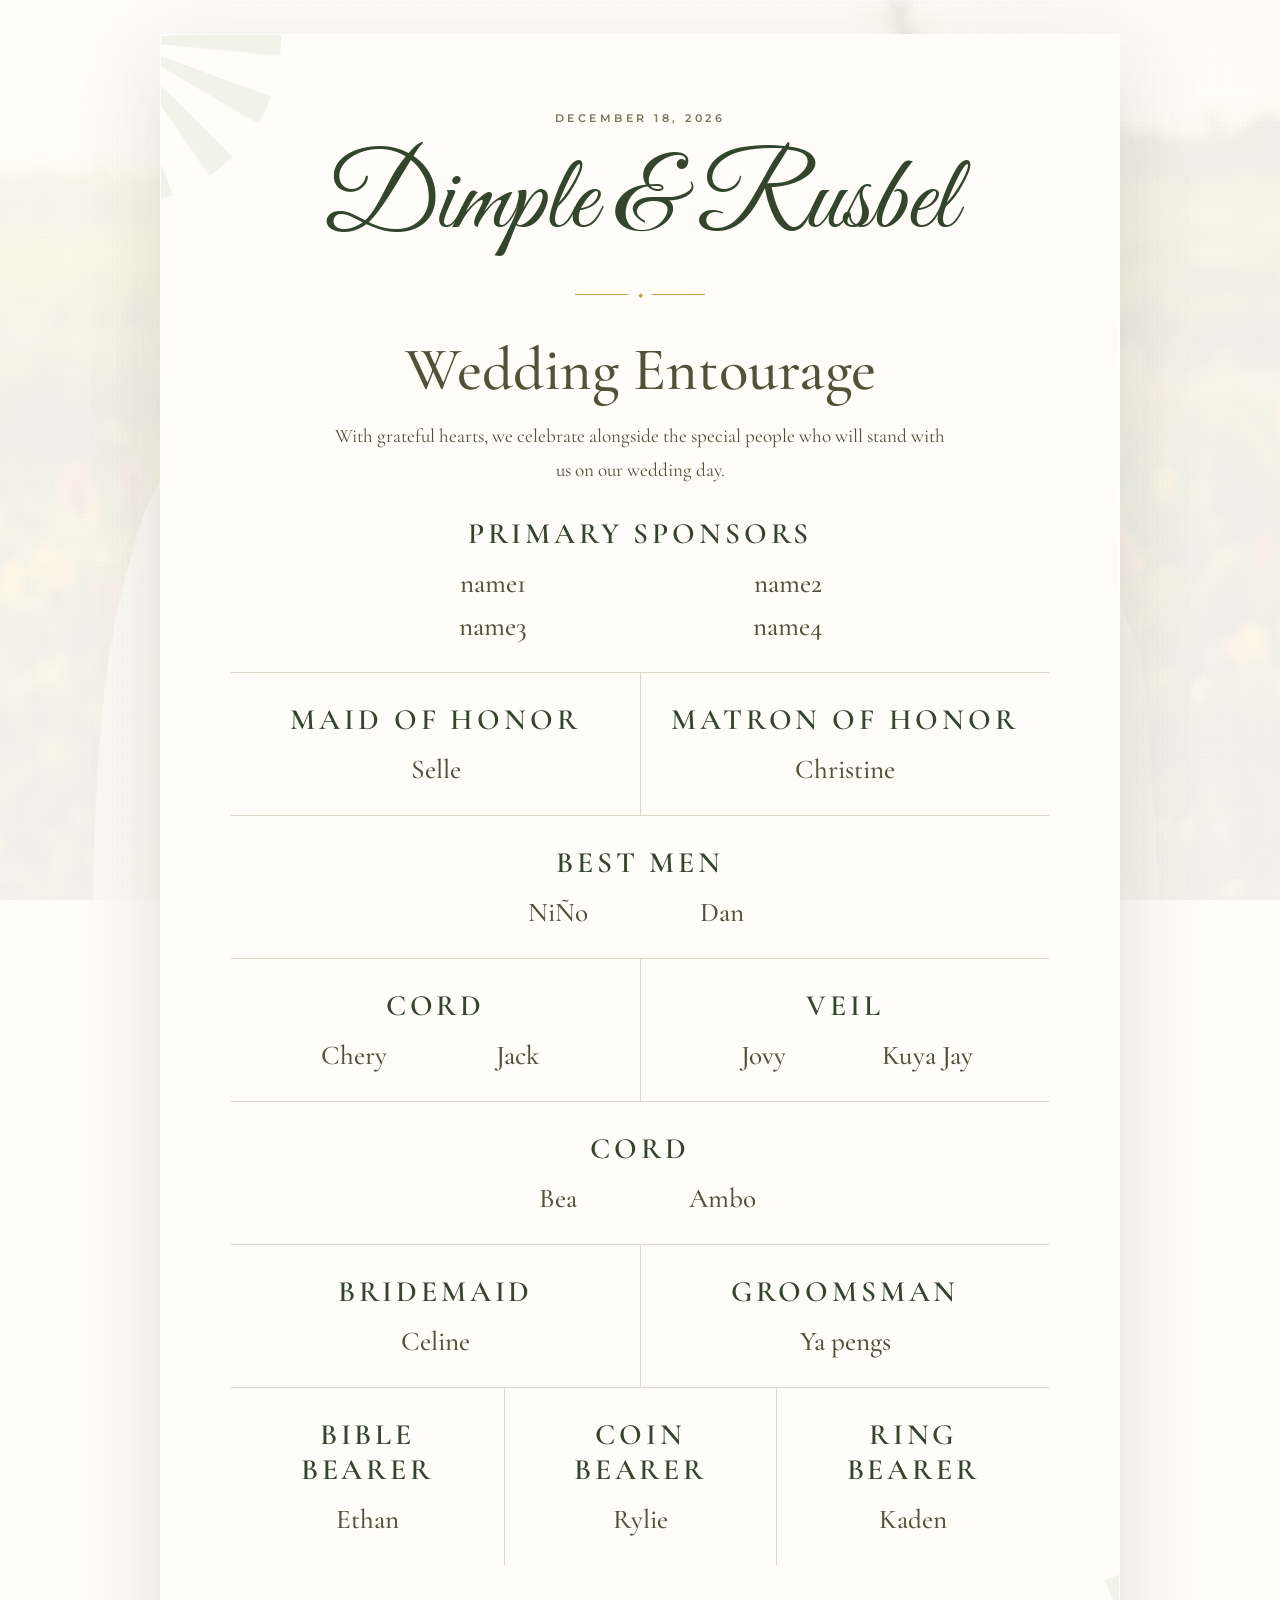
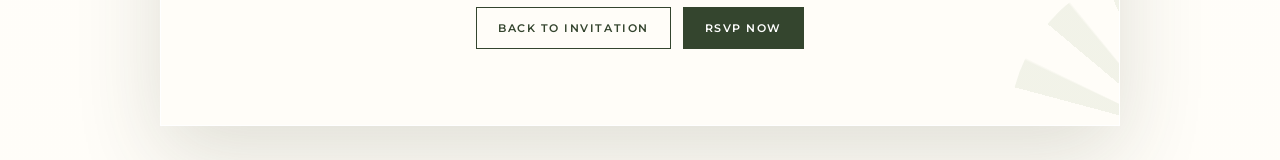
==== entourage.html @ da5423b6 "Add files via upload" ====
<!doctype html>
<html lang="en">
<head>
  <meta charset="utf-8">
  <meta name="viewport" content="width=device-width,initial-scale=1">
  <title>Wedding Entourage | Dimple & Rusbel</title>
  <meta name="description" content="The wedding entourage of Dimple and Rusbel.">
  <link rel="preconnect" href="https://fonts.googleapis.com">
  <link rel="preconnect" href="https://fonts.gstatic.com" crossorigin>
  <link href="https://fonts.googleapis.com/css2?family=Cormorant+Garamond:wght@400;500;600&family=Great+Vibes&family=Montserrat:wght@400;500;600&display=swap" rel="stylesheet">
  <style>
    :root{
      --deep:#34452e;
      --ink:#50523a;
      --paper:#fffdf8;
      --cream:#f8f1dc;
      --yellow:#f3d879;
      --gold:#c8a24f;
      --sage:#a9b993;
      --line:rgba(126,119,78,.28);
      --shadow:0 28px 80px rgba(59,62,40,.16);
    }

    *{box-sizing:border-box}
    html{scroll-behavior:smooth}
    body{
      margin:0;
      min-height:100svh;
      font-family:Montserrat,Arial,sans-serif;
      color:var(--ink);
      background:
        linear-gradient(rgba(255,253,248,.92),rgba(255,253,248,.97)),
        url('dimple-rusbel-hero.png') center/cover fixed;
      padding:34px 15px;
    }

    body::before{
      content:"";
      position:fixed;
      inset:0;
      pointer-events:none;
      opacity:.3;
      background-image:radial-gradient(rgba(95,95,65,.15) .55px,transparent .55px);
      background-size:5px 5px;
    }

    .page{
      position:relative;
      width:min(960px,100%);
      margin:auto;
      padding:clamp(34px,7vw,76px) clamp(20px,6vw,70px);
      background:rgba(255,253,248,.94);
      border:1px solid rgba(255,255,255,.9);
      box-shadow:var(--shadow);
      overflow:hidden;
    }

    .page::before,.page::after{
      content:"";
      position:absolute;
      width:330px;
      height:330px;
      border-radius:50%;
      opacity:.16;
      background:repeating-conic-gradient(from 10deg,var(--sage) 0 10deg,transparent 11deg 25deg);
      pointer-events:none;
    }

    .page::before{left:-210px;top:-160px}
    .page::after{right:-220px;bottom:-170px;transform:rotate(150deg)}

    .header{text-align:center;position:relative;z-index:1}
    .eyebrow{font-size:.68rem;letter-spacing:.32em;text-transform:uppercase;font-weight:600;color:#77785b}
    .names{font:400 clamp(3.7rem,10vw,6.6rem) "Great Vibes",cursive;color:var(--deep);margin:12px 0 0}
    h1{font:500 clamp(2.2rem,6vw,3.8rem) "Cormorant Garamond",serif;margin:0}
    .intro{font:1.2rem/1.75 "Cormorant Garamond",serif;max-width:620px;margin:14px auto 0}
    .ornament{width:130px;height:1px;background:var(--gold);margin:25px auto 38px;position:relative}
    .ornament::after{content:"◆";position:absolute;left:50%;top:50%;transform:translate(-50%,-52%);background:var(--paper);padding:0 9px;color:var(--gold);font-size:.55rem}

    .group{
      position:relative;
      z-index:1;
      text-align:center;
      padding:29px 20px;
      border-top:1px solid var(--line);
    }

    .group:first-of-type{border-top:0}
    .group-title{
      margin:0 0 16px;
      font:600 clamp(1.35rem,4vw,1.85rem) "Cormorant Garamond",serif;
      letter-spacing:.13em;
      text-transform:uppercase;
      color:var(--deep);
    }

    .people{display:flex;flex-wrap:wrap;justify-content:center;gap:9px 34px}
    .person{font:500 clamp(1.35rem,3vw,1.7rem) "Cormorant Garamond",serif;min-width:130px}

    .sponsors{
      display:grid;
      grid-template-columns:repeat(2,minmax(150px,1fr));
      max-width:560px;
      gap:10px 30px;
      margin:auto;
    }

    .paired-grid{
      position:relative;
      z-index:1;
      display:grid;
      grid-template-columns:repeat(2,1fr);
      border-top:1px solid var(--line);
    }

    .paired-grid .group{border-top:0}
    .paired-grid .group + .group{border-left:1px solid var(--line)}

    .small-grid{
      position:relative;
      z-index:1;
      display:grid;
      grid-template-columns:repeat(3,1fr);
      border-top:1px solid var(--line);
    }

    .small-grid .group{border-top:0}
    .small-grid .group + .group{border-left:1px solid var(--line)}

    .actions{position:relative;z-index:1;display:flex;justify-content:center;gap:12px;flex-wrap:wrap;margin-top:42px}
    .button{display:inline-flex;align-items:center;justify-content:center;padding:13px 21px;border:1px solid var(--deep);text-decoration:none;font-size:.68rem;font-weight:600;letter-spacing:.14em;text-transform:uppercase;color:var(--deep)}
    .button.primary{background:var(--deep);color:#fff}
    .button:hover{transform:translateY(-2px)}

    @media(max-width:680px){
      body{padding:15px}
      .page{padding:38px 16px}
      .paired-grid,.small-grid{grid-template-columns:1fr}
      .paired-grid .group + .group,.small-grid .group + .group{border-left:0;border-top:1px solid var(--line)}
      .sponsors{grid-template-columns:1fr}
      .group{padding:25px 10px}
    }
  </style>
</head>
<body>
  <main class="page">
    <header class="header">
      <div class="eyebrow">December 18, 2026</div>
      <div class="names">Dimple & Rusbel</div>
      <div class="ornament"></div>
      <h1>Wedding Entourage</h1>
      <p class="intro">With grateful hearts, we celebrate alongside the special people who will stand with us on our wedding day.</p>
    </header>

    <section class="group">
      <h2 class="group-title">Primary Sponsors</h2>
      <div class="sponsors">
        <div class="person">name1</div>
        <div class="person">name2</div>
        <div class="person">name3</div>
        <div class="person">name4</div>
      </div>
    </section>

    <div class="paired-grid">
      <section class="group">
        <h2 class="group-title">Maid of Honor</h2>
        <div class="people"><div class="person">Selle</div></div>
      </section>
      <section class="group">
        <h2 class="group-title">Matron of Honor</h2>
        <div class="people"><div class="person">Christine</div></div>
      </section>
    </div>

    <section class="group">
      <h2 class="group-title">Best Men</h2>
      <div class="people">
        <div class="person">NiÑo</div>
        <div class="person">Dan</div>
      </div>
    </section>

    <div class="paired-grid">
      <section class="group">
        <h2 class="group-title">Cord</h2>
        <div class="people">
          <div class="person">Chery</div>
          <div class="person">Jack</div>
        </div>
      </section>
      <section class="group">
        <h2 class="group-title">Veil</h2>
        <div class="people">
          <div class="person">Jovy</div>
          <div class="person">Kuya Jay</div>
        </div>
      </section>
    </div>

    <section class="group">
      <h2 class="group-title">Cord</h2>
      <div class="people">
        <div class="person">Bea</div>
        <div class="person">Ambo</div>
      </div>
    </section>

    <div class="paired-grid">
      <section class="group">
        <h2 class="group-title">Bridemaid</h2>
        <div class="people"><div class="person">Celine</div></div>
      </section>
      <section class="group">
        <h2 class="group-title">Groomsman</h2>
        <div class="people"><div class="person">Ya pengs</div></div>
      </section>
    </div>

    <div class="small-grid">
      <section class="group">
        <h2 class="group-title">Bible Bearer</h2>
        <div class="people"><div class="person">Ethan</div></div>
      </section>
      <section class="group">
        <h2 class="group-title">Coin Bearer</h2>
        <div class="people"><div class="person">Rylie</div></div>
      </section>
      <section class="group">
        <h2 class="group-title">Ring Bearer</h2>
        <div class="people"><div class="person">Kaden</div></div>
      </section>
    </div>

    <nav class="actions" aria-label="Page navigation">
      <a class="button" href="index.html">Back to Invitation</a>
      <a class="button primary" href="rsvp.html">RSVP Now</a>
    </nav>
  </main>
</body>
</html>
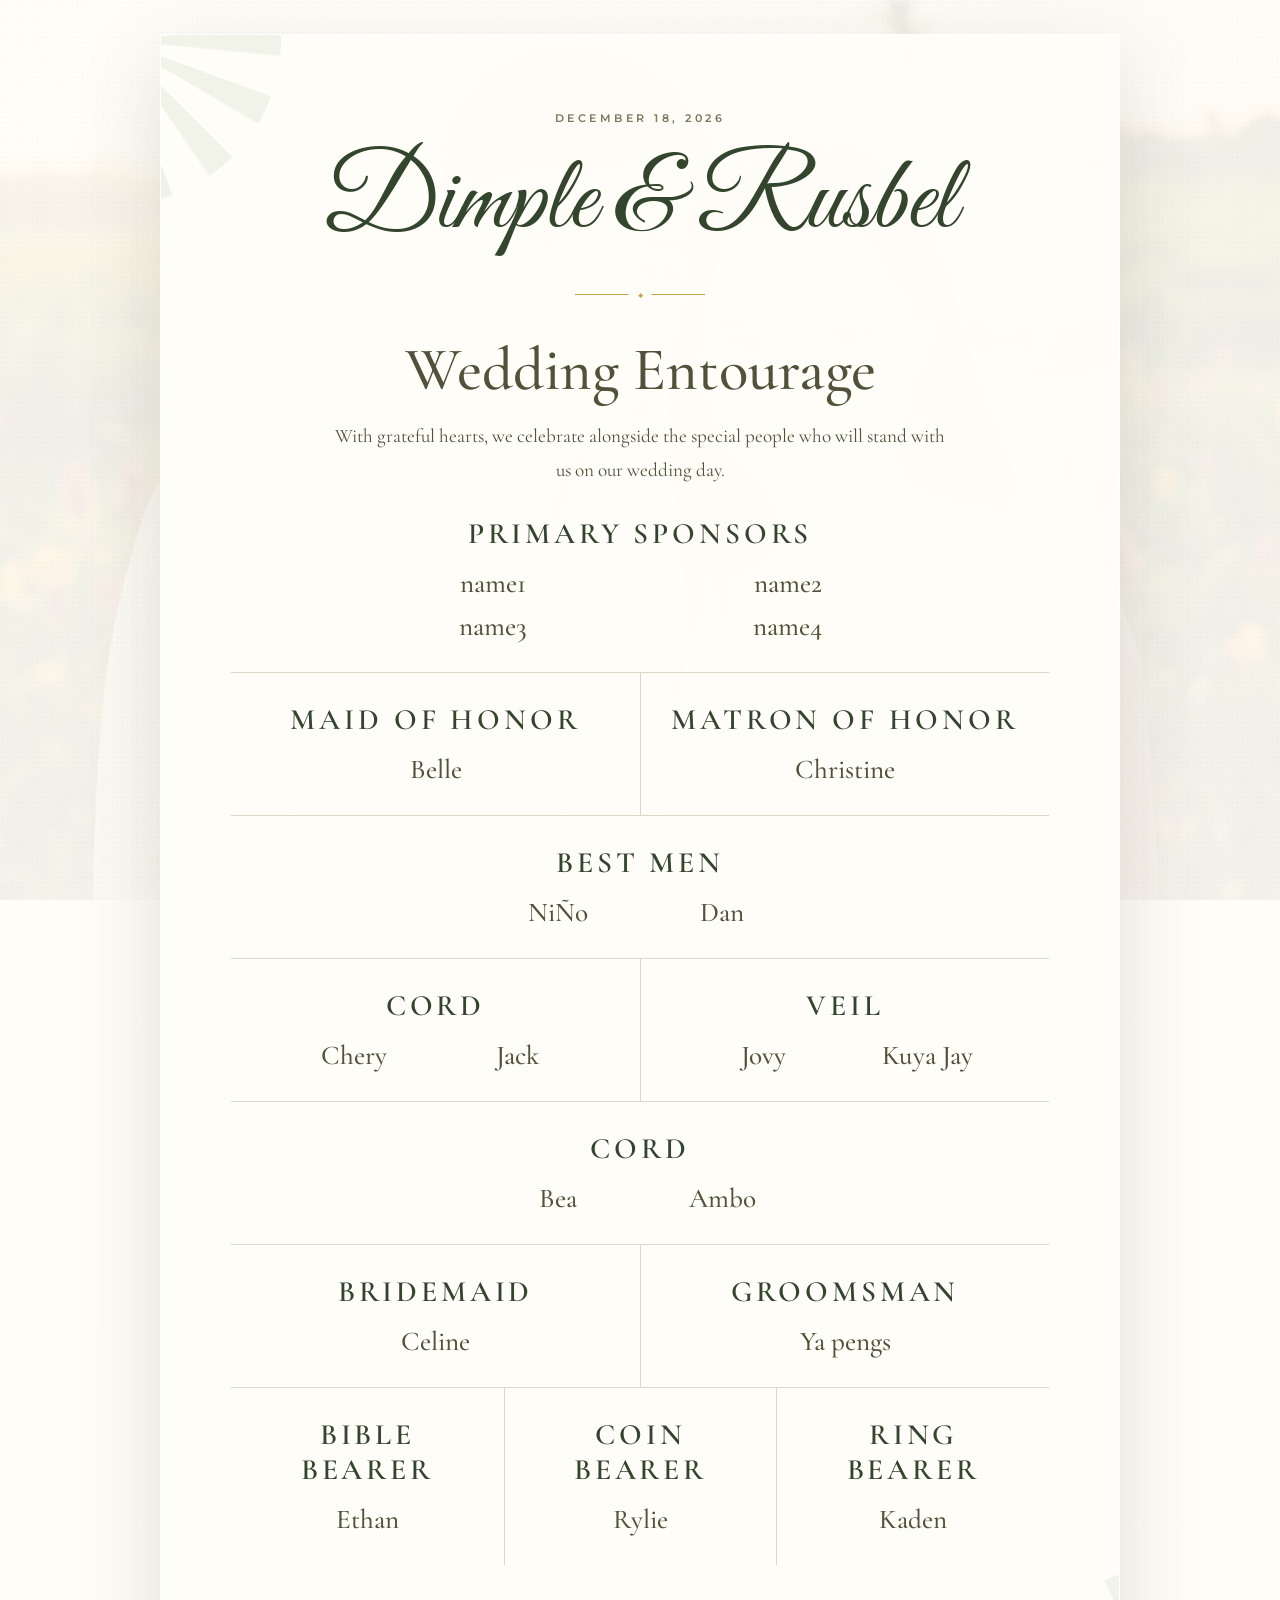
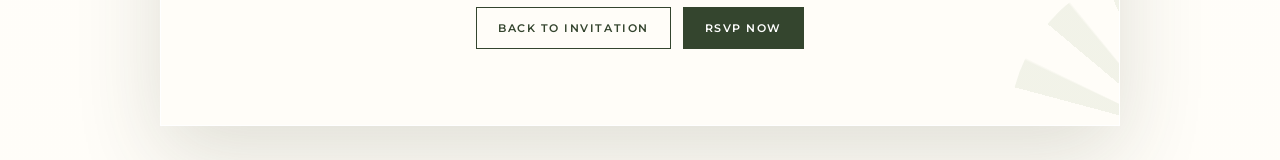
==== commit 18e4d4e1: "Add files via upload" ====
--- a/entourage.html
+++ b/entourage.html
@@ -165,7 +165,7 @@
     <div class="paired-grid">
       <section class="group">
         <h2 class="group-title">Maid of Honor</h2>
-        <div class="people"><div class="person">Selle</div></div>
+        <div class="people"><div class="person">Belle</div></div>
       </section>
       <section class="group">
         <h2 class="group-title">Matron of Honor</h2>
